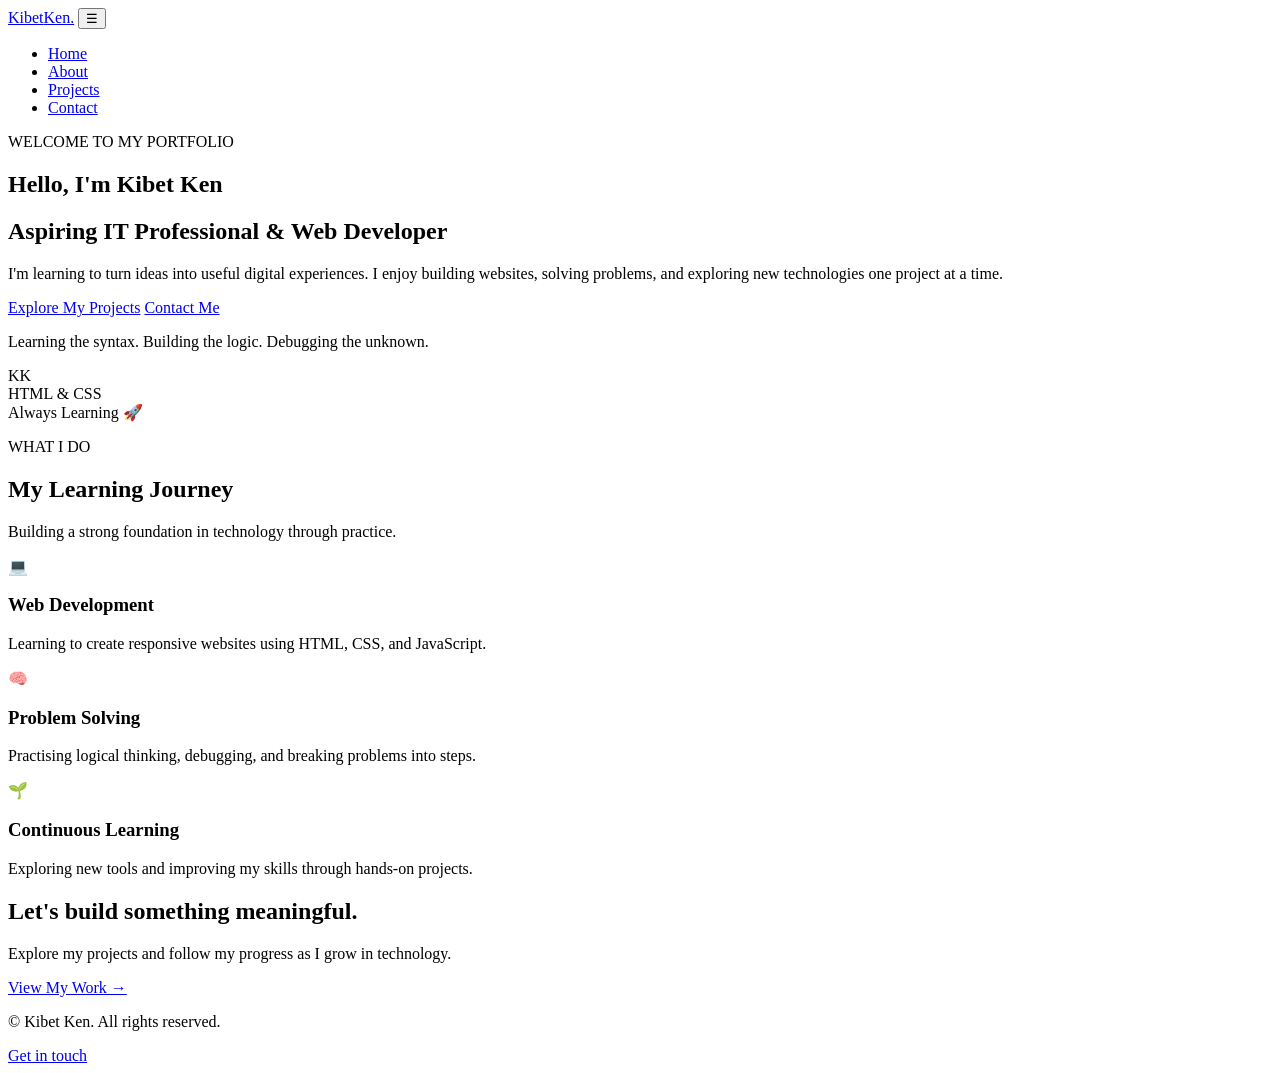
==== index.html @ 96853065 "Rename Index.html to index.html" ====
<!DOCTYPE html>
<html lang="en">
<head>
  <meta charset="UTF-8">
  <meta name="viewport" content="width=device-width, initial-scale=1.0">
  <meta name="description" content="Personal portfolio of Kibet Ken, an aspiring IT professional and web developer.">
  <title>Kibet Ken | Home</title>
  <link rel="stylesheet" href="css/style.css">
  <script src="js/script.js" defer></script>
</head>
<body>
  <header class="site-header">
    <nav class="navbar container">
      <a href="index.html" class="logo">Kibet<span>Ken.</span></a>
      <button class="menu-toggle" aria-label="Open navigation"
        aria-expanded="false">☰</button>
      <ul class="nav-links">
        <li><a class="active" href="index.html">Home</a></li>
        <li><a href="about.html">About</a></li>
        <li><a href="projects.html">Projects</a></li>
        <li><a href="contact.html">Contact</a></li>
      </ul>
    </nav>
  </header>

  <main>
    <section class="hero container">
      <div class="hero-content reveal">
        <p class="eyebrow">WELCOME TO MY PORTFOLIO</p>
        <h1>Hello, I'm <span>Kibet Ken</span></h1>
        <h2>Aspiring IT Professional & Web Developer</h2>
        <p class="hero-description">
          I'm learning to turn ideas into useful digital experiences.
          I enjoy building websites, solving problems, and exploring
          new technologies one project at a time.
        </p>
        <div class="hero-buttons">
          <a class="btn" href="projects.html">Explore My Projects</a>
          <a class="btn btn-outline" href="contact.html">Contact Me</a>
        </div>
        <p class="hero-note">Learning the syntax. Building the logic. Debugging the unknown.</p>
      </div>

      <div class="hero-visual reveal">
        <div class="profile-frame">
          <img src="images/profile.jpg" alt="Portrait of Kibet Ken"
               onerror="this.style.display='none'; this.nextElementSibling.style.display='grid';">
          <div class="profile-placeholder" aria-label="Profile photo placeholder">KK</div>
        </div>
        <div class="floating-tag tag-one">HTML & CSS</div>
        <div class="floating-tag tag-two">Always Learning 🚀</div>
      </div>
    </section>

    <section class="section section-soft">
      <div class="container">
        <div class="section-heading reveal">
          <p class="eyebrow">WHAT I DO</p>
          <h2>My Learning Journey</h2>
          <p>Building a strong foundation in technology through practice.</p>
        </div>

        <div class="card-grid three-columns">
          <article class="feature-card reveal">
            <div class="card-icon">💻</div>
            <h3>Web Development</h3>
            <p>Learning to create responsive websites using HTML, CSS, and JavaScript.</p>
          </article>
          <article class="feature-card reveal">
            <div class="card-icon">🧠</div>
            <h3>Problem Solving</h3>
            <p>Practising logical thinking, debugging, and breaking problems into steps.</p>
          </article>
          <article class="feature-card reveal">
            <div class="card-icon">🌱</div>
            <h3>Continuous Learning</h3>
            <p>Exploring new tools and improving my skills through hands-on projects.</p>
          </article>
        </div>
      </div>
    </section>

    <section class="cta-section container reveal">
      <h2>Let's build something meaningful.</h2>
      <p>Explore my projects and follow my progress as I grow in technology.</p>
      <a class="btn" href="projects.html">View My Work →</a>
    </section>
  </main>

  <footer class="site-footer">
    <div class="container footer-inner">
      <p>© <span class="current-year"></span> Kibet Ken. All rights reserved.</p>
      <a href="contact.html">Get in touch</a>
    </div>
  </footer>
</body>
            </html>
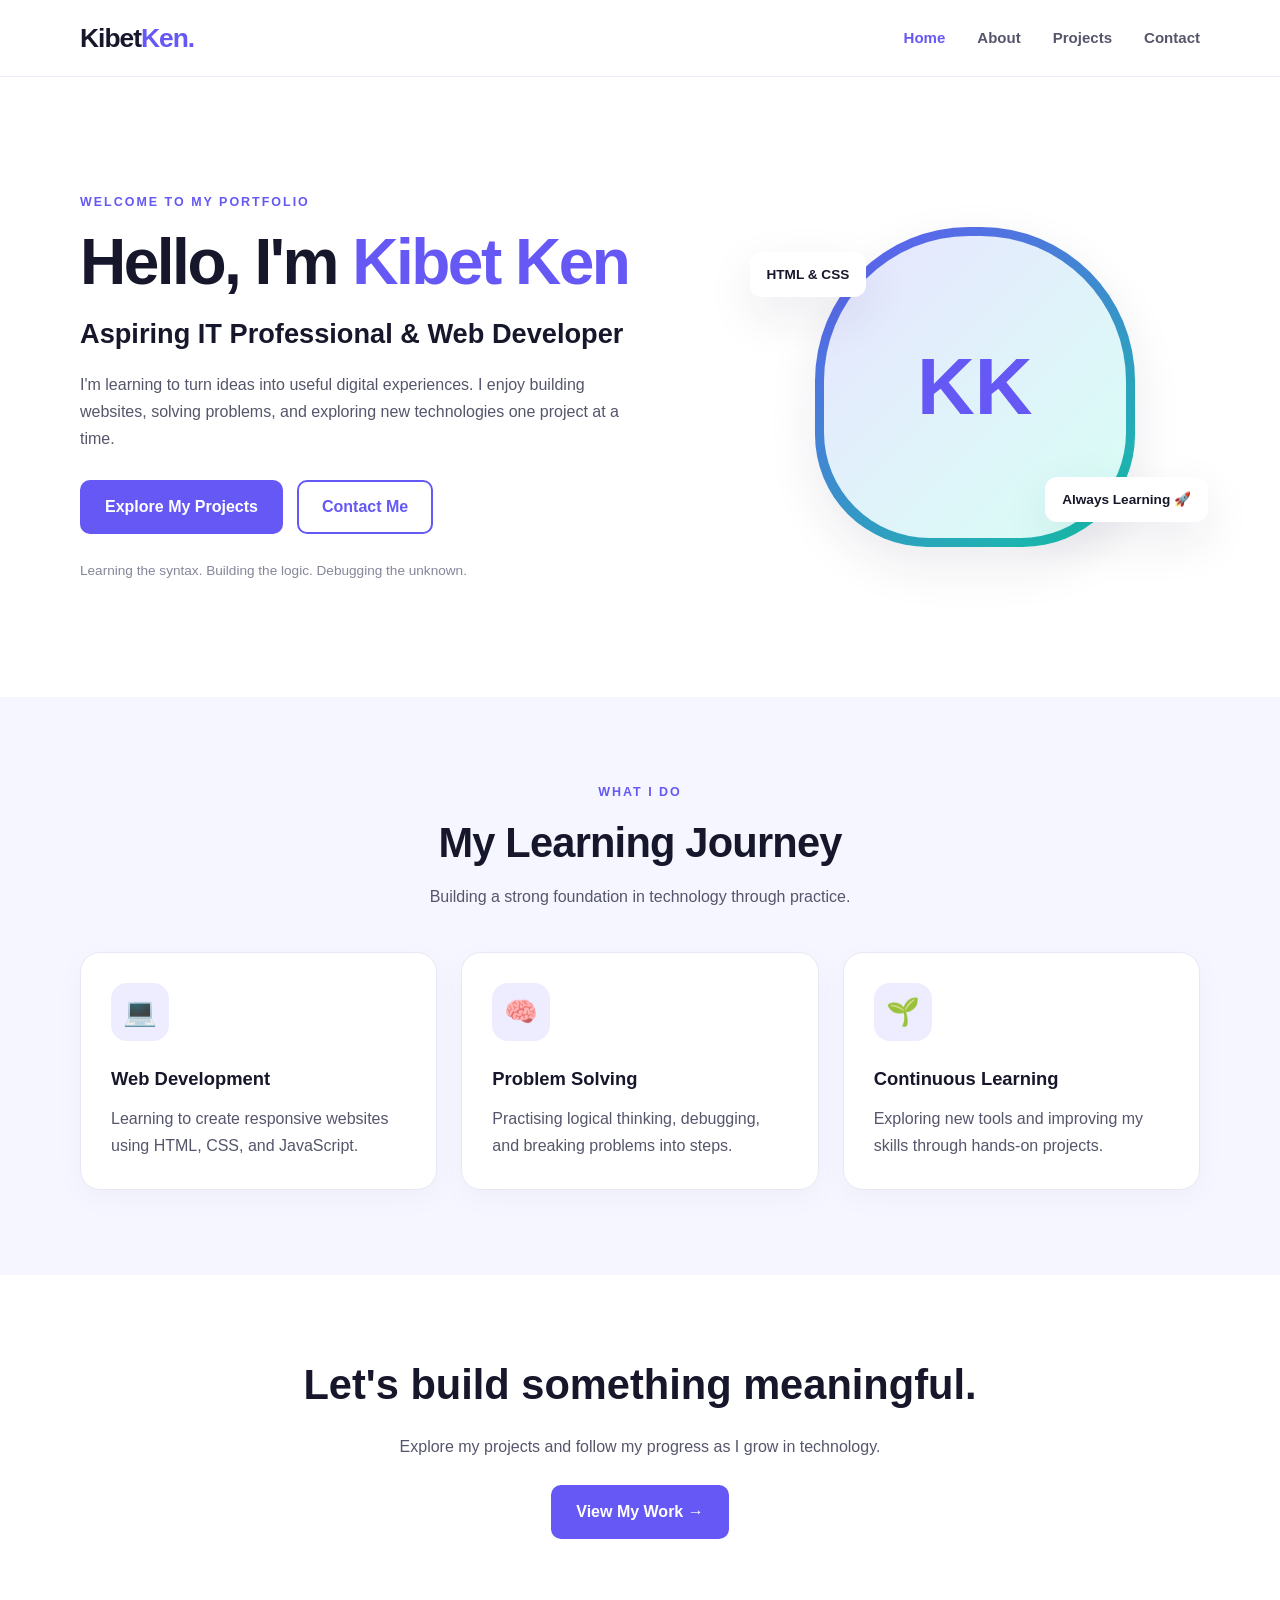
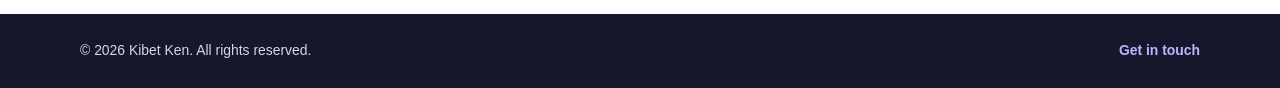
==== commit ce3b9c4b: "Update index.html" ====
--- a/index.html
+++ b/index.html
@@ -6,8 +6,8 @@
   <meta name="viewport" content="width=device-width, initial-scale=1.0">
   <meta name="description" content="Personal portfolio of Kibet Ken, an aspiring IT professional and web developer.">
   <title>Kibet Ken | Home</title>
-  <link rel="stylesheet" href="css/style.css">
-  <script src="js/script.js" defer></script>
+  <link rel="stylesheet" href="style.css">
+  <script src="script.js" defer></script>
 </head>
 <body>
   <header class="site-header">
--- a/style.css
+++ b/style.css
@@ -0,0 +1,911 @@
+:root {
+  --primary: #6558f5;
+  --primary-dark: #4b3ed0;
+  --accent: #11c5a4;
+  --dark: #17172b;
+  --text: #55566b;
+  --muted: #85869a;
+  --white: #ffffff;
+  --soft: #f5f6ff;
+  --border: #e7e8f3;
+  --shadow: 0 18px 50px rgba(31, 34, 80, 0.09);
+  --radius: 20px;
+}
+
+* {
+  box-sizing: border-box;
+  margin: 0;
+  padding: 0;
+}
+
+html {
+  scroll-behavior: smooth;
+  scroll-padding-top: 90px;
+}
+
+body {
+  font-family: Inter, "Segoe UI", Arial, sans-serif;
+  color: var(--text);
+  background: var(--white);
+  line-height: 1.7;
+}
+
+body,
+button,
+input,
+textarea {
+  font-family: Inter, "Segoe UI", Arial, sans-serif;
+}
+
+img {
+  display: block;
+  max-width: 100%;
+}
+
+a {
+  color: inherit;
+  text-decoration: none;
+}
+
+button,
+input,
+textarea {
+  font-size: 1rem;
+}
+
+button {
+  cursor: pointer;
+}
+
+button:focus-visible,
+a:focus-visible,
+input:focus-visible,
+textarea:focus-visible {
+  outline: 3px solid var(--accent);
+  outline-offset: 4px;
+}
+
+.container {
+  width: min(1120px, 90%);
+  margin-inline: auto;
+}
+
+.section {
+  padding-block: 85px;
+}
+
+.section-soft {
+  background: var(--soft);
+}
+
+.site-header {
+  position: sticky;
+  top: 0;
+  z-index: 100;
+  background: rgba(255, 255, 255, 0.95);
+  border-bottom: 1px solid rgba(231, 232, 243, 0.8);
+  backdrop-filter: blur(14px);
+}
+
+.navbar {
+  min-height: 76px;
+  display: flex;
+  align-items: center;
+  justify-content: space-between;
+  gap: 24px;
+}
+
+.logo {
+  font-size: 1.65rem;
+  font-weight: 850;
+  color: var(--dark);
+  letter-spacing: -1px;
+}
+
+.logo span,
+.hero h1 span,
+.page-banner h1 span {
+  color: var(--primary);
+}
+
+.nav-links {
+  display: flex;
+  align-items: center;
+  gap: 32px;
+  list-style: none;
+}
+
+.nav-links a {
+  font-size: 0.94rem;
+  font-weight: 600;
+  transition: color 0.25s;
+}
+
+.nav-links a:hover,
+.nav-links a.active {
+  color: var(--primary);
+}
+
+.menu-toggle {
+  display: none;
+  color: var(--dark);
+  border: 0;
+  background: transparent;
+  font-size: 1.8rem;
+  padding: 4px 8px;
+}
+
+/* Home hero */
+
+.hero {
+  min-height: 620px;
+  display: grid;
+  grid-template-columns: 1.15fr 0.85fr;
+  align-items: center;
+  gap: 60px;
+  padding-block: 75px;
+}
+
+.eyebrow {
+  color: var(--primary);
+  font-size: 0.78rem;
+  font-weight: 800;
+  letter-spacing: 2px;
+  margin-bottom: 14px;
+}
+
+.hero h1 {
+  color: var(--dark);
+  font-size: clamp(2.7rem, 5vw, 4.6rem);
+  line-height: 1.12;
+  letter-spacing: -2.5px;
+  margin-bottom: 16px;
+}
+
+.hero h2 {
+  color: var(--dark);
+  font-size: clamp(1.25rem, 2.4vw, 1.7rem);
+  line-height: 1.4;
+  margin-bottom: 18px;
+}
+
+.hero-description {
+  max-width: 560px;
+  margin-bottom: 28px;
+}
+
+.hero-buttons {
+  display: flex;
+  flex-wrap: wrap;
+  gap: 14px;
+}
+
+.btn {
+  display: inline-flex;
+  align-items: center;
+  justify-content: center;
+  gap: 8px;
+  padding: 13px 23px;
+  border: 2px solid var(--primary);
+  border-radius: 10px;
+  background: var(--primary);
+  color: var(--white);
+  font-weight: 750;
+  line-height: 1.5;
+  transition: transform 0.25s, background 0.25s, box-shadow 0.25s;
+}
+
+.btn:hover {
+  background: var(--primary-dark);
+  border-color: var(--primary-dark);
+  transform: translateY(-3px);
+  box-shadow: 0 10px 24px rgba(101, 88, 245, 0.23);
+}
+
+.btn-outline {
+  background: transparent;
+  color: var(--primary);
+}
+
+.btn-outline:hover {
+  color: var(--white);
+}
+
+.btn-full {
+  width: 100%;
+}
+
+.hero-note {
+  margin-top: 25px;
+  font-size: 0.85rem;
+  color: var(--muted);
+}
+
+.hero-visual {
+  min-height: 360px;
+  display: grid;
+  place-items: center;
+  position: relative;
+}
+
+.profile-frame {
+  position: relative;
+  width: min(320px, 78vw);
+  aspect-ratio: 1;
+  padding: 9px;
+  border-radius: 48% 48% 35% 35%;
+  background: linear-gradient(145deg, var(--primary), var(--accent));
+  box-shadow: var(--shadow);
+}
+
+.profile-frame img {
+  width: 100%;
+  height: 100%;
+  border-radius: inherit;
+  object-fit: cover;
+  background: #ecebff;
+}
+
+.profile-placeholder {
+  display: none;
+  position: absolute;
+  inset: 9px;
+  place-items: center;
+  border-radius: inherit;
+  color: var(--primary);
+  font-size: 5rem;
+  font-weight: 900;
+  background: linear-gradient(135deg, #e8e5ff, #d8fff5);
+}
+
+.floating-tag {
+  position: absolute;
+  padding: 11px 17px;
+  background: var(--white);
+  color: var(--dark);
+  border-radius: 12px;
+  box-shadow: var(--shadow);
+  font-size: 0.85rem;
+  font-weight: 750;
+  animation: float 4s ease-in-out infinite;
+}
+
+.tag-one {
+  top: 45px;
+  left: 0;
+}
+
+.tag-two {
+  right: -8px;
+  bottom: 45px;
+  animation-delay: 1s;
+}
+
+/* Page banners */
+
+.page-banner {
+  padding: 85px 0 75px;
+  text-align: center;
+  background:
+    radial-gradient(circle at 10% 10%, #e9e6ff 0, transparent 32%),
+    radial-gradient(circle at 90% 90%, #dcfff7 0, transparent 30%),
+    var(--soft);
+}
+
+.page-banner h1 {
+  color: var(--dark);
+  font-size: clamp(2.4rem, 5vw, 3.6rem);
+  letter-spacing: -1.8px;
+  line-height: 1.2;
+  margin-bottom: 15px;
+}
+
+.page-banner p:last-child {
+  max-width: 650px;
+  margin-inline: auto;
+}
+
+/* Section headings */
+
+.section-heading {
+  text-align: center;
+  max-width: 650px;
+  margin: 0 auto 42px;
+}
+
+.section-heading h2,
+.about-content h2,
+.contact-info h2 {
+  color: var(--dark);
+  font-size: clamp(1.8rem, 3.5vw, 2.6rem);
+  line-height: 1.25;
+  letter-spacing: -0.8px;
+  margin-bottom: 14px;
+}
+
+/* Cards */
+
+.card-grid {
+  display: grid;
+  gap: 24px;
+}
+
+.three-columns {
+  grid-template-columns: repeat(3, minmax(0, 1fr));
+}
+
+.feature-card,
+.project-card,
+.contact-form-card {
+  background: var(--white);
+  border: 1px solid var(--border);
+  border-radius: var(--radius);
+  box-shadow: 0 8px 30px rgba(31, 34, 80, 0.035);
+}
+
+.feature-card {
+  padding: 30px;
+  transition: transform 0.3s, box-shadow 0.3s;
+}
+
+.feature-card:hover,
+.project-card:hover {
+  transform: translateY(-7px);
+  box-shadow: var(--shadow);
+}
+
+.card-icon {
+  display: grid;
+  place-items: center;
+  width: 58px;
+  height: 58px;
+  background: #eeecff;
+  border-radius: 16px;
+  font-size: 1.7rem;
+  margin-bottom: 22px;
+}
+
+.feature-card h3,
+.contact-detail h3 {
+  color: var(--dark);
+  font-size: 1.15rem;
+  margin-bottom: 10px;
+}
+
+/* Call to action */
+
+.cta-section {
+  text-align: center;
+  padding-block: 75px;
+}
+
+.cta-section h2 {
+  color: var(--dark);
+  font-size: clamp(1.8rem, 4vw, 2.6rem);
+  margin-bottom: 12px;
+}
+
+.cta-section p {
+  margin-bottom: 25px;
+}
+
+/* About page */
+
+.about-layout {
+  display: grid;
+  grid-template-columns: 0.8fr 1.2fr;
+  align-items: center;
+  gap: 70px;
+}
+
+.about-image {
+  display: flex;
+  justify-content: center;
+}
+
+.about-profile {
+  width: min(330px, 100%);
+}
+
+.about-content p:not(.eyebrow) {
+  margin-bottom: 17px;
+}
+
+.about-content .btn {
+  margin-top: 8px;
+}
+
+.skills-grid {
+  display: grid;
+  grid-template-columns: repeat(2, minmax(0, 1fr));
+  gap: 30px;
+  max-width: 850px;
+  margin-inline: auto;
+}
+
+.skill-label {
+  display: flex;
+  justify-content: space-between;
+  gap: 12px;
+  color: var(--dark);
+  font-weight: 700;
+  font-size: 0.93rem;
+  margin-bottom: 10px;
+}
+
+.skill-label span:last-child {
+  color: var(--muted);
+  font-size: 0.8rem;
+}
+
+.skill-track {
+  height: 9px;
+  background: #e5e5f2;
+  border-radius: 20px;
+  overflow: hidden;
+}
+
+.skill-fill {
+  width: var(--level);
+  height: 100%;
+  background: linear-gradient(90deg, var(--primary), var(--accent));
+  border-radius: inherit;
+}
+
+.small-note {
+  margin-top: 25px;
+  text-align: center;
+  color: var(--muted);
+  font-size: 0.82rem;
+}
+
+/* Projects page */
+
+.project-filters {
+  display: flex;
+  justify-content: center;
+  flex-wrap: wrap;
+  gap: 12px;
+  margin-bottom: 35px;
+}
+
+.filter-btn {
+  border: 1px solid var(--border);
+  background: var(--white);
+  color: var(--text);
+  padding: 10px 18px;
+  border-radius: 30px;
+  font-weight: 700;
+  transition: 0.25s;
+}
+
+.filter-btn:hover,
+.filter-btn.active {
+  background: var(--primary);
+  color: var(--white);
+  border-color: var(--primary);
+}
+
+.project-card {
+  overflow: hidden;
+  transition: transform 0.3s, box-shadow 0.3s;
+}
+
+.project-art {
+  min-height: 190px;
+  display: flex;
+  align-items: flex-start;
+  justify-content: space-between;
+  padding: 23px;
+  color: var(--white);
+}
+
+.project-art > span {
+  font-size: 0.85rem;
+  font-weight: 800;
+  opacity: 0.8;
+}
+
+.art-blue {
+  background: linear-gradient(135deg, #4e50d9, #6dbeff);
+}
+
+.art-purple {
+  background: linear-gradient(135deg, #7839c7, #da8eff);
+}
+
+.art-green {
+  background: linear-gradient(135deg, #008e79, #7de5b8);
+}
+
+.art-symbol {
+  font-size: 3.4rem;
+  align-self: center;
+}
+
+.project-body {
+  padding: 25px;
+}
+
+.project-type {
+  color: var(--primary);
+  font-size: 0.75rem;
+  font-weight: 850;
+  letter-spacing: 1.2px;
+  margin-bottom: 9px;
+}
+
+.project-body h2 {
+  color: var(--dark);
+  font-size: 1.25rem;
+  margin-bottom: 10px;
+}
+
+.project-body > p:not(.project-type) {
+  font-size: 0.94rem;
+}
+
+.tag-list {
+  display: flex;
+  flex-wrap: wrap;
+  gap: 8px;
+  margin: 18px 0;
+}
+
+.tag-list span {
+  background: #f0efff;
+  color: var(--primary-dark);
+  padding: 5px 10px;
+  border-radius: 6px;
+  font-size: 0.76rem;
+  font-weight: 700;
+}
+
+.text-link {
+  color: var(--primary);
+  font-weight: 800;
+}
+
+.text-link:hover {
+  text-decoration: underline;
+}
+
+.project-status {
+  display: inline-block;
+  padding: 5px 10px;
+  background: #fff4d8;
+  color: #77530b;
+  border-radius: 6px;
+  font-size: 0.8rem;
+  font-weight: 700;
+}
+
+.empty-state {
+  padding: 30px;
+  text-align: center;
+}
+
+/* Contact page */
+
+.contact-layout {
+  display: grid;
+  grid-template-columns: 0.8fr 1.2fr;
+  gap: 60px;
+  align-items: start;
+}
+
+.contact-info {
+  padding-top: 15px;
+}
+
+.contact-info > p:not(.eyebrow) {
+  margin-bottom: 30px;
+}
+
+.contact-detail {
+  display: flex;
+  gap: 17px;
+  align-items: flex-start;
+  margin: 25px 0;
+}
+
+.contact-icon {
+  width: 48px;
+  height: 48px;
+  flex-shrink: 0;
+  display: grid;
+  place-items: center;
+  background: #eeecff;
+  border-radius: 13px;
+  font-size: 1.35rem;
+}
+
+.contact-detail h3 {
+  margin-bottom: 2px;
+}
+
+.contact-detail a {
+  color: var(--primary);
+  overflow-wrap: anywhere;
+}
+
+.contact-form-card {
+  padding: 35px;
+}
+
+.contact-form-card h2 {
+  color: var(--dark);
+  font-size: 1.7rem;
+  margin-bottom: 5px;
+}
+
+.form-intro {
+  margin-bottom: 25px;
+  font-size: 0.92rem;
+}
+
+.form-group {
+  margin-bottom: 19px;
+}
+
+.form-group label {
+  display: block;
+  color: var(--dark);
+  font-size: 0.9rem;
+  font-weight: 750;
+  margin-bottom: 7px;
+}
+
+.form-group input,
+.form-group textarea {
+  width: 100%;
+  padding: 13px 15px;
+  color: var(--dark);
+  background: #fbfbff;
+  border: 1px solid #dfe0ee;
+  border-radius: 9px;
+  outline: none;
+  transition: border-color 0.2s, box-shadow 0.2s;
+}
+
+.form-group input:focus,
+.form-group textarea:focus {
+  border-color: var(--primary);
+  box-shadow: 0 0 0 3px rgba(101, 88, 245, 0.1);
+}
+
+.form-group textarea {
+  resize: vertical;
+  min-height: 140px;
+}
+
+.form-status {
+  margin-top: 15px;
+  font-size: 0.9rem;
+  overflow-wrap: anywhere;
+}
+
+.form-status:empty {
+  display: none;
+}
+
+/* Footer */
+
+.site-footer {
+  background: var(--dark);
+  color: #d6d6e7;
+  padding-block: 25px;
+}
+
+.footer-inner {
+  display: flex;
+  align-items: center;
+  justify-content: space-between;
+  gap: 20px;
+  font-size: 0.87rem;
+}
+
+.footer-inner a {
+  color: #bcb5ff;
+  font-weight: 700;
+}
+
+.footer-inner a:hover {
+  color: var(--white);
+}
+
+/* Animation */
+
+.reveal {
+  animation: fade-up 0.75s ease both;
+}
+
+@keyframes fade-up {
+  from {
+    opacity: 0;
+    transform: translateY(22px);
+  }
+  to {
+    opacity: 1;
+    transform: translateY(0);
+  }
+}
+
+@keyframes float {
+  0%, 100% {
+    transform: translateY(0);
+  }
+  50% {
+    transform: translateY(-10px);
+  }
+}
+
+[hidden] {
+  display: none !important;
+}
+
+/* Responsive layout */
+
+@media (max-width: 850px) {
+  .hero {
+    grid-template-columns: 1fr;
+    text-align: center;
+    gap: 35px;
+    padding-block: 65px;
+  }
+
+  .hero-description {
+    margin-inline: auto;
+  }
+
+  .hero-buttons {
+    justify-content: center;
+  }
+
+  .hero-visual {
+    min-height: 330px;
+  }
+
+  .three-columns {
+    grid-template-columns: repeat(2, minmax(0, 1fr));
+  }
+
+  .about-layout,
+  .contact-layout {
+    grid-template-columns: 1fr;
+    gap: 40px;
+  }
+
+  .about-content {
+    max-width: 700px;
+    margin-inline: auto;
+  }
+
+  .contact-info {
+    max-width: 650px;
+  }
+
+  .tag-one {
+    left: 8%;
+  }
+
+  .tag-two {
+    right: 5%;
+  }
+}
+
+@media (max-width: 600px) {
+  .container {
+    width: min(92%, 1120px);
+  }
+
+  .navbar {
+    min-height: 68px;
+  }
+
+  .menu-toggle {
+    display: block;
+  }
+
+  .nav-links {
+    display: none;
+    position: absolute;
+    top: 68px;
+    left: 0;
+    right: 0;
+    flex-direction: column;
+    align-items: stretch;
+    gap: 0;
+    padding: 12px 5% 20px;
+    background: var(--white);
+    border-bottom: 1px solid var(--border);
+    box-shadow: 0 12px 25px rgba(31, 34, 80, 0.08);
+  }
+
+  .nav-links.open {
+    display: flex;
+  }
+
+  .nav-links a {
+    display: block;
+    padding: 12px;
+  }
+
+  .logo {
+    font-size: 1.4rem;
+  }
+
+  .hero {
+    min-height: auto;
+    padding-block: 55px;
+  }
+
+  .hero h1 {
+    letter-spacing: -1.5px;
+  }
+
+  .hero-visual {
+    min-height: 290px;
+  }
+
+  .profile-frame {
+    width: min(270px, 75vw);
+  }
+
+  .floating-tag {
+    font-size: 0.73rem;
+    padding: 9px 11px;
+  }
+
+  .tag-one {
+    top: 25px;
+    left: 0;
+  }
+
+  .tag-two {
+    right: 0;
+    bottom: 20px;
+  }
+
+  .section {
+    padding-block: 60px;
+  }
+
+  .page-banner {
+    padding: 60px 0 50px;
+  }
+
+  .three-columns,
+  .skills-grid {
+    grid-template-columns: 1fr;
+  }
+
+  .feature-card {
+    padding: 25px;
+  }
+
+  .contact-form-card {
+    padding: 23px;
+  }
+
+  .footer-inner {
+    flex-direction: column;
+    text-align: center;
+  }
+
+  .cta-section {
+    padding-block: 55px;
+  }
+}
+
+@media (prefers-reduced-motion: reduce) {
+  *,
+  *::before,
+  *::after {
+    scroll-behavior: auto !important;
+    animation-duration: 0.01ms !important;
+    animation-iteration-count: 1 !important;
+    transition-duration: 0.01ms !important;
+  }
+  }
+  
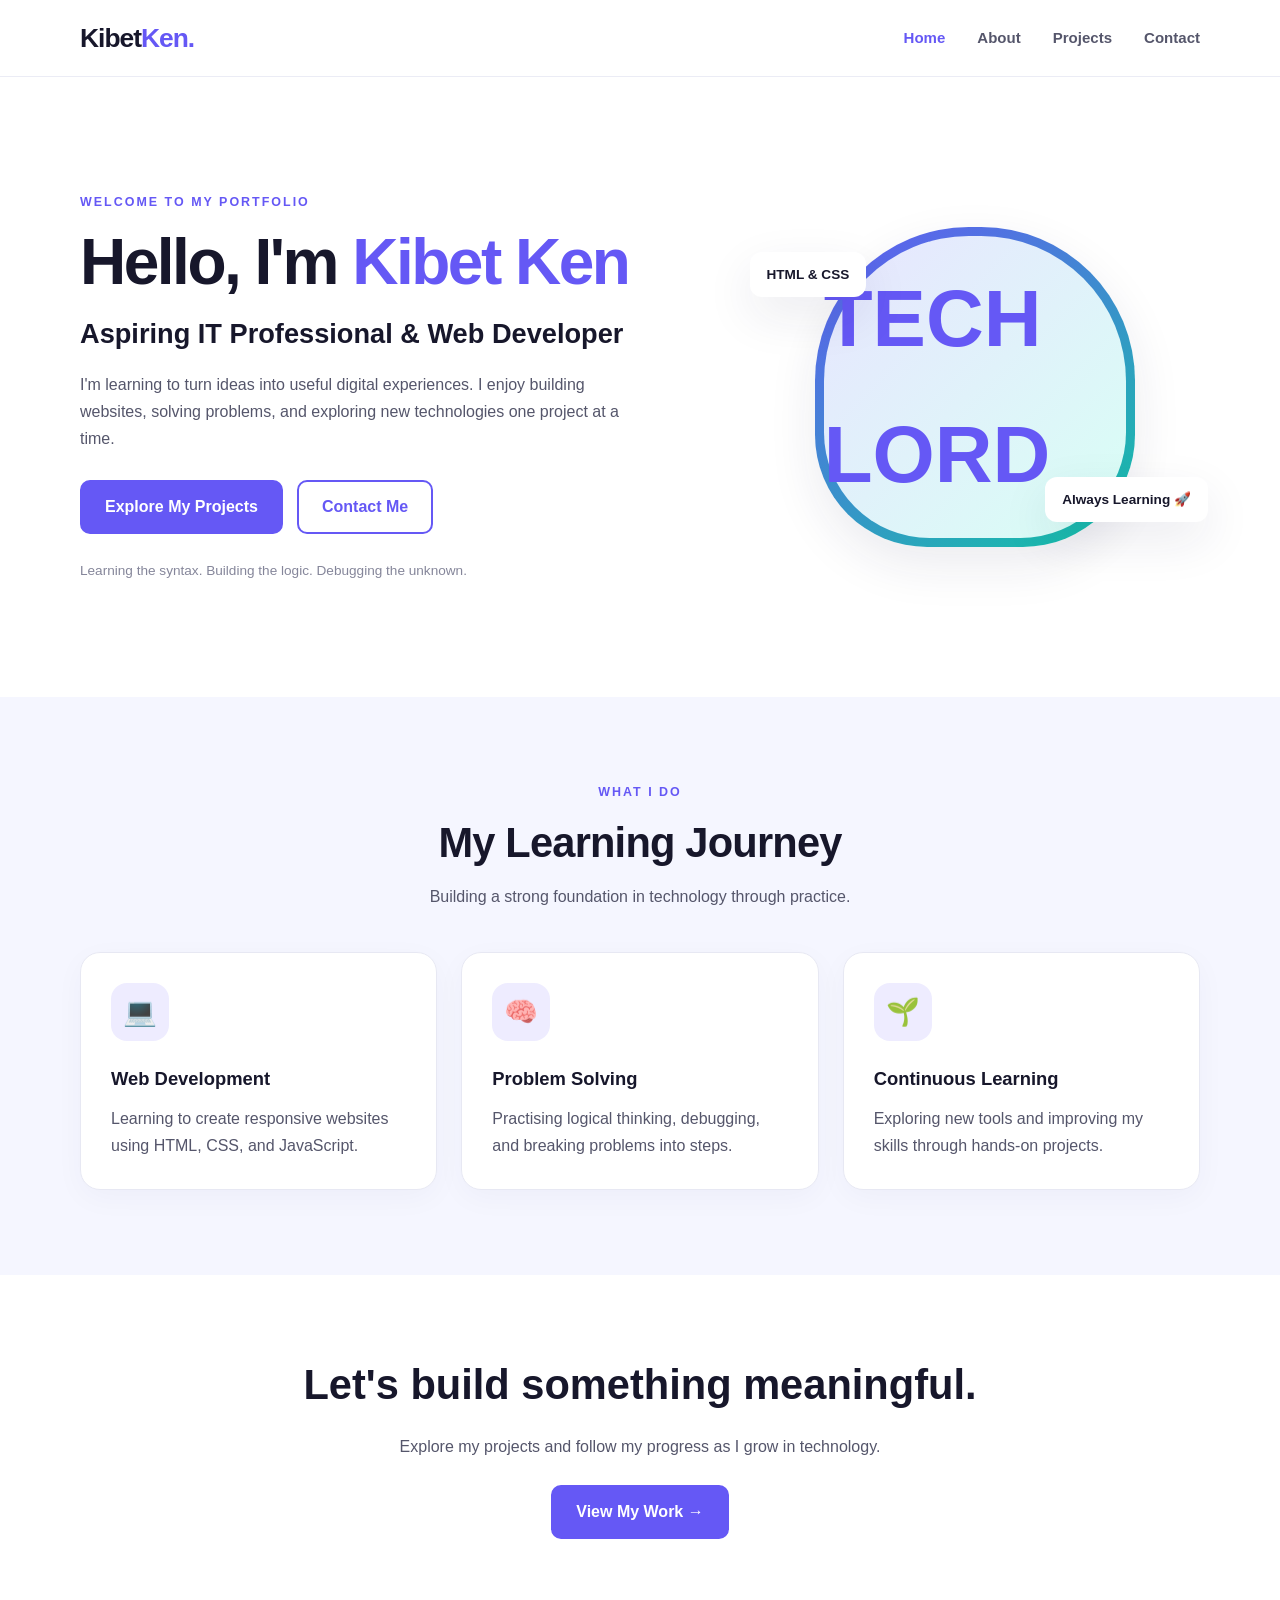
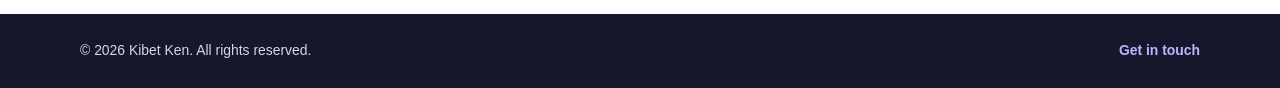
==== commit e9d430e9: "Update index.html" ====
--- a/index.html
+++ b/index.html
@@ -46,7 +46,7 @@
         <div class="profile-frame">
           <img src="images/profile.jpg" alt="Portrait of Kibet Ken"
                onerror="this.style.display='none'; this.nextElementSibling.style.display='grid';">
-          <div class="profile-placeholder" aria-label="Profile photo placeholder">KK</div>
+          <div class="profile-placeholder" aria-label="Profile photo placeholder">TECH LORD</div>
         </div>
         <div class="floating-tag tag-one">HTML & CSS</div>
         <div class="floating-tag tag-two">Always Learning 🚀</div>
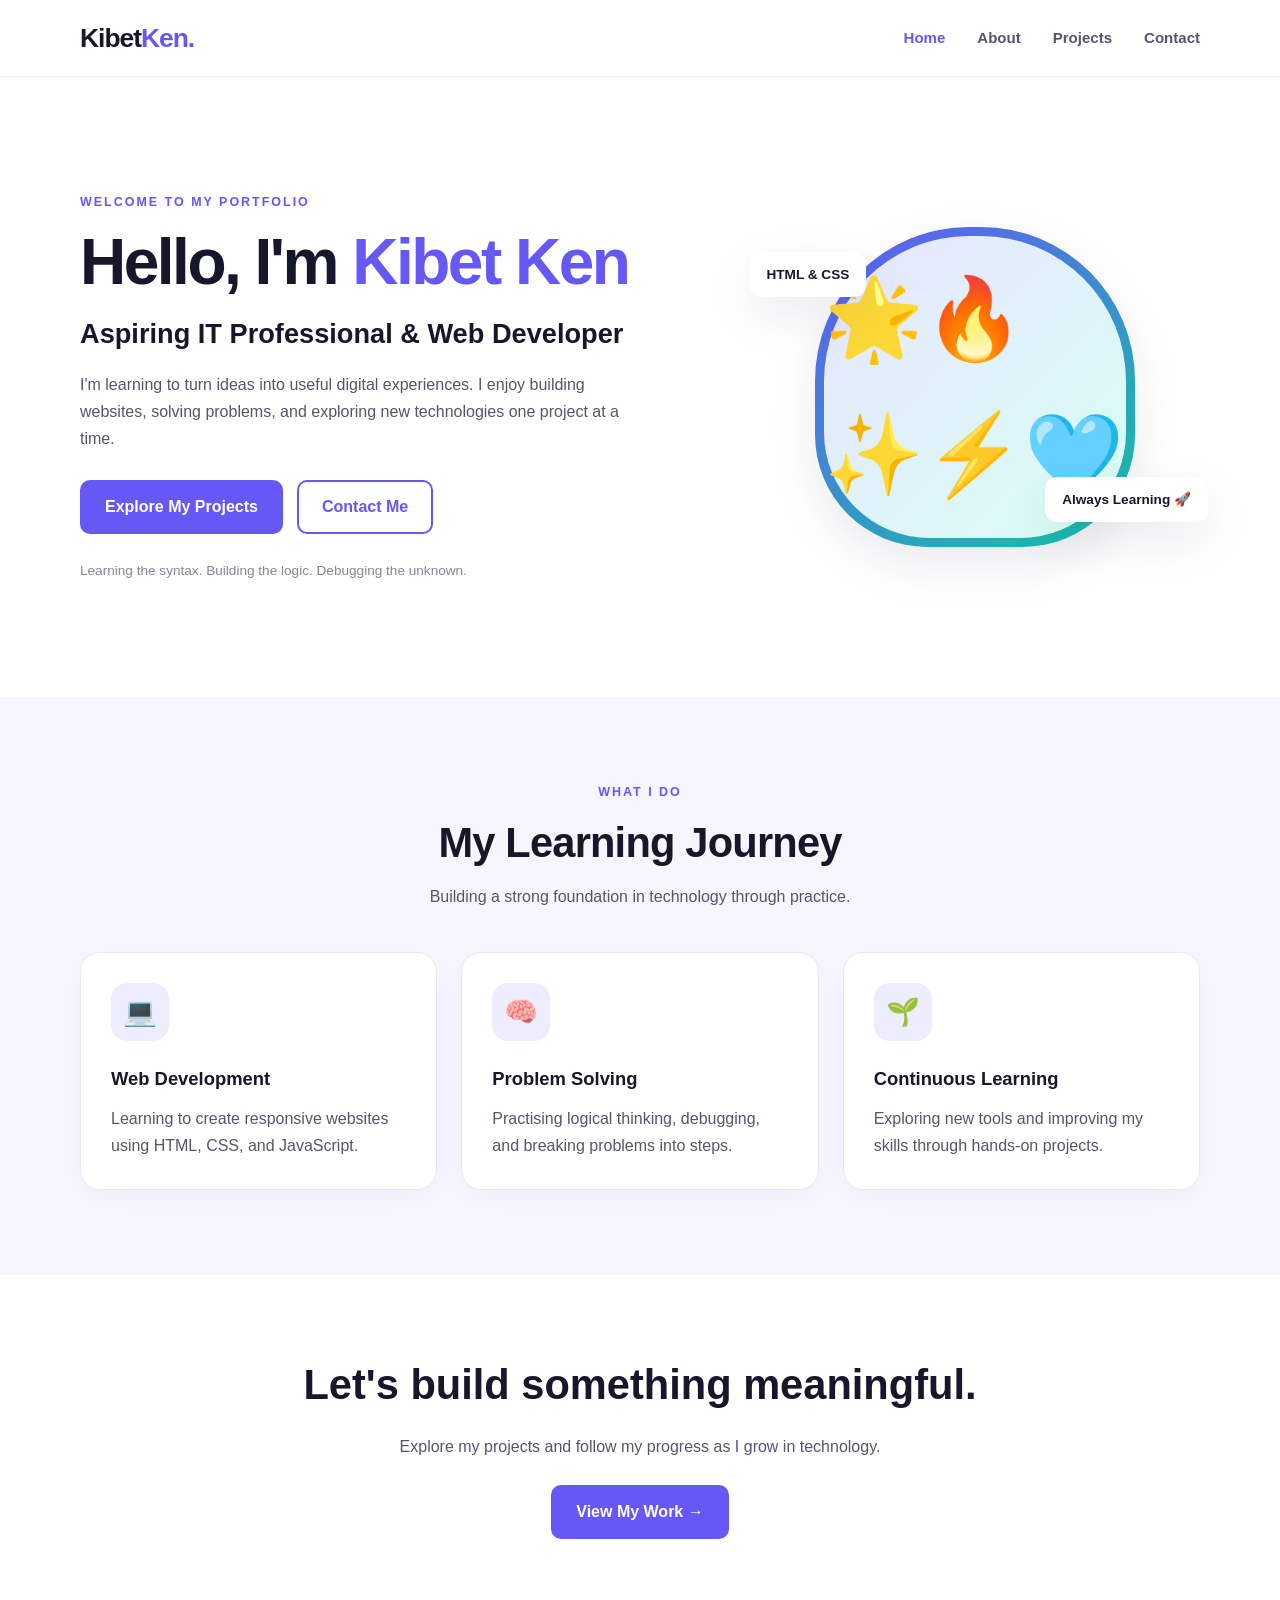
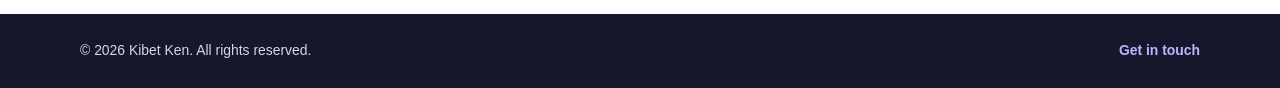
==== commit c99ae941: "Update index.html" ====
--- a/index.html
+++ b/index.html
@@ -46,7 +46,7 @@
         <div class="profile-frame">
           <img src="images/profile.jpg" alt="Portrait of Kibet Ken"
                onerror="this.style.display='none'; this.nextElementSibling.style.display='grid';">
-          <div class="profile-placeholder" aria-label="Profile photo placeholder">TECH LORD</div>
+          <div class="profile-placeholder" aria-label="Profile photo placeholder">🌟🔥✨⚡🩵</div>
         </div>
         <div class="floating-tag tag-one">HTML & CSS</div>
         <div class="floating-tag tag-two">Always Learning 🚀</div>
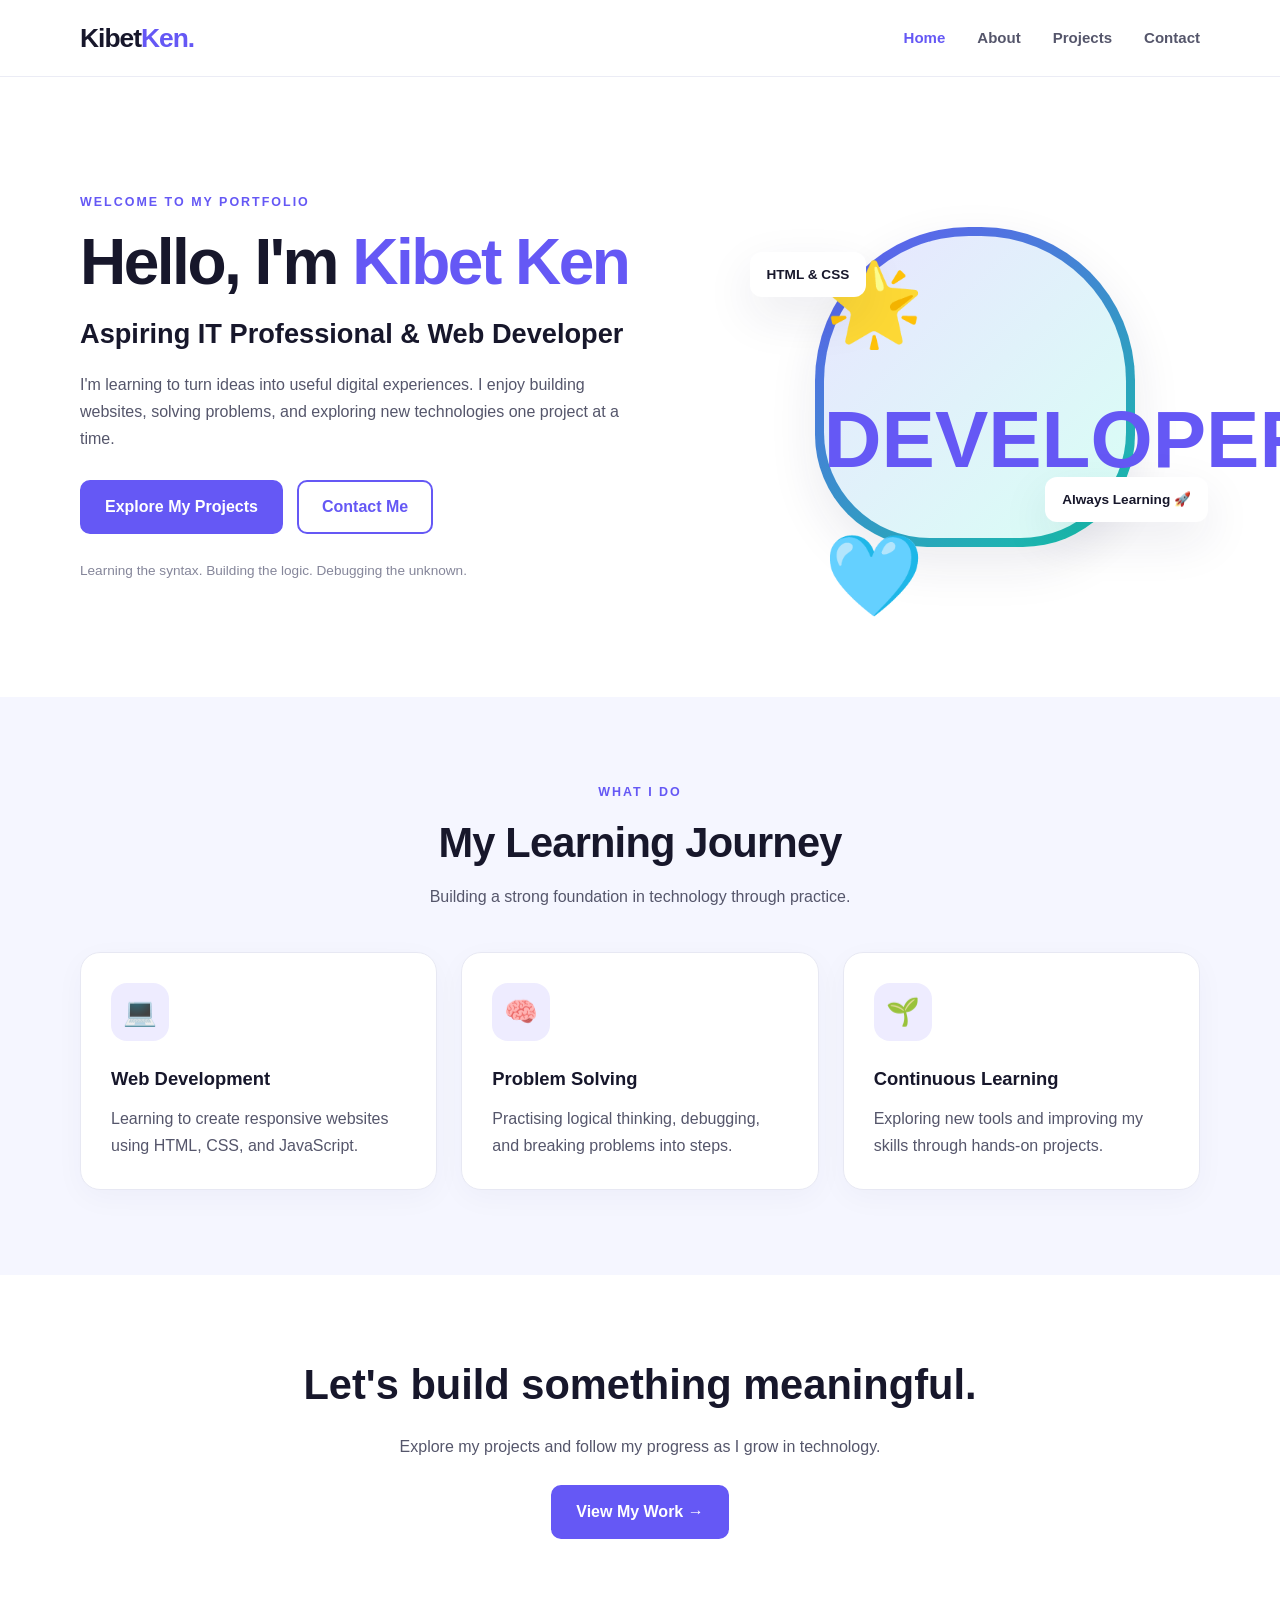
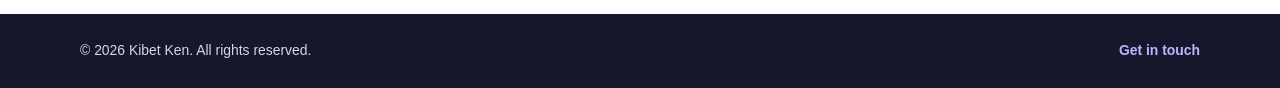
==== commit d475070a: "Update index.html" ====
--- a/index.html
+++ b/index.html
@@ -46,7 +46,7 @@
         <div class="profile-frame">
           <img src="images/profile.jpg" alt="Portrait of Kibet Ken"
                onerror="this.style.display='none'; this.nextElementSibling.style.display='grid';">
-          <div class="profile-placeholder" aria-label="Profile photo placeholder">🌟🔥✨⚡🩵</div>
+          <div class="profile-placeholder" aria-label="Profile photo placeholder">🌟DEVELOPER🩵</div>
         </div>
         <div class="floating-tag tag-one">HTML & CSS</div>
         <div class="floating-tag tag-two">Always Learning 🚀</div>
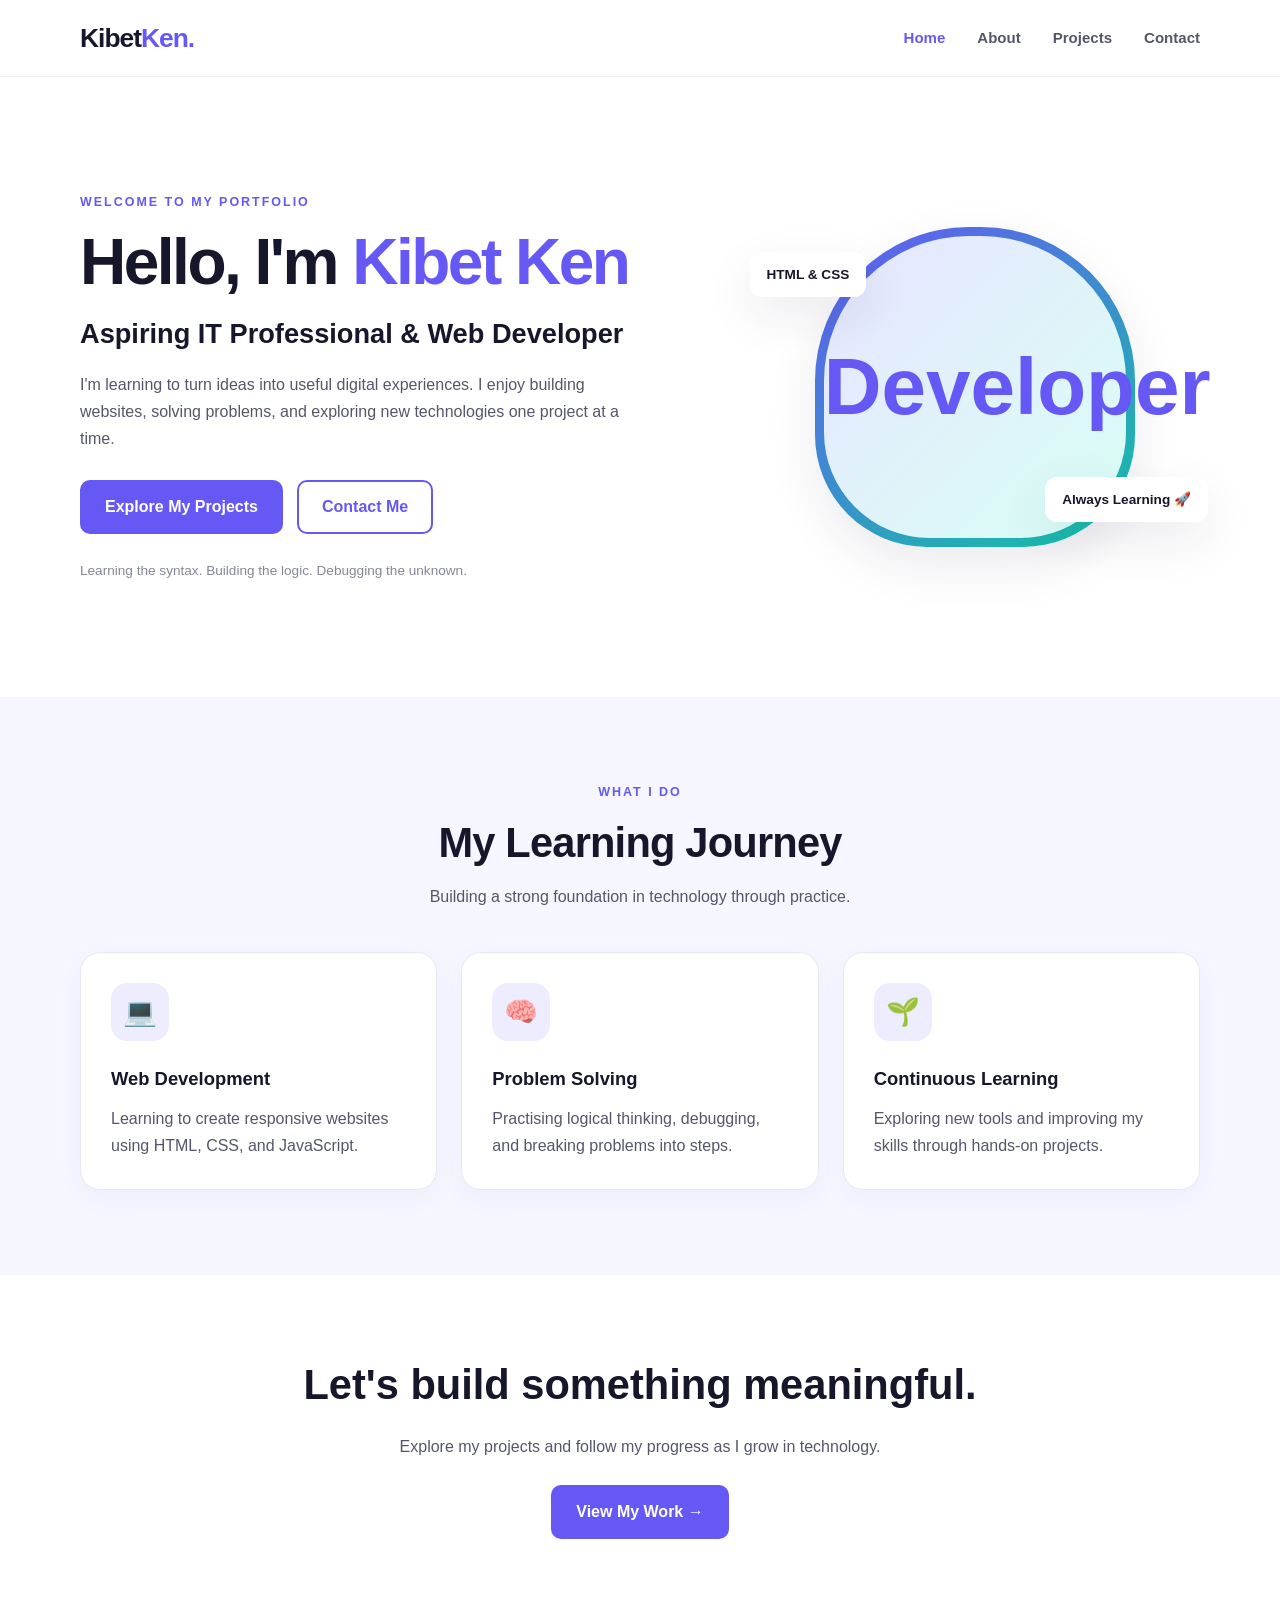
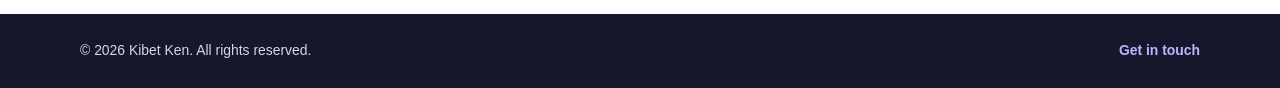
==== commit 237d120d: "Update index.html" ====
--- a/index.html
+++ b/index.html
@@ -46,7 +46,7 @@
         <div class="profile-frame">
           <img src="images/profile.jpg" alt="Portrait of Kibet Ken"
                onerror="this.style.display='none'; this.nextElementSibling.style.display='grid';">
-          <div class="profile-placeholder" aria-label="Profile photo placeholder">🌟DEVELOPER🩵</div>
+          <div class="profile-placeholder" aria-label="Profile photo placeholder">Developer</div>
         </div>
         <div class="floating-tag tag-one">HTML & CSS</div>
         <div class="floating-tag tag-two">Always Learning 🚀</div>
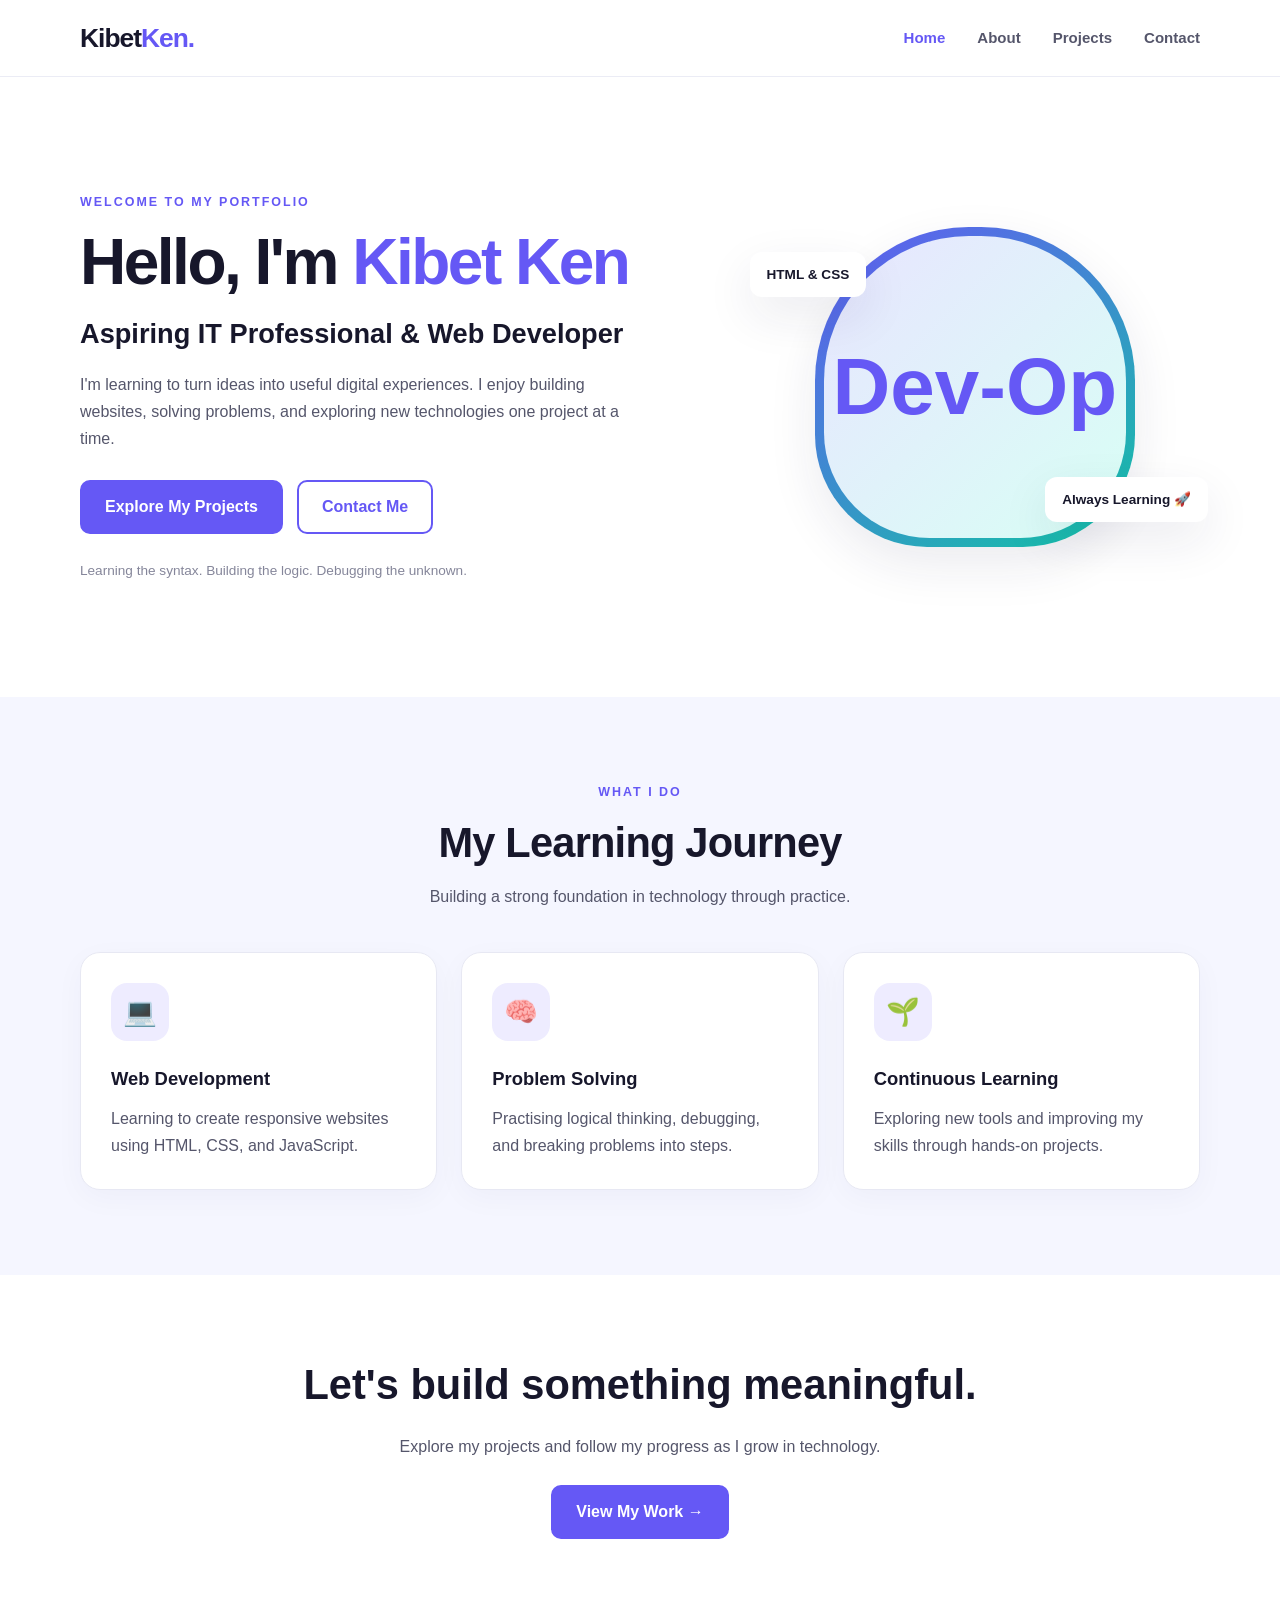
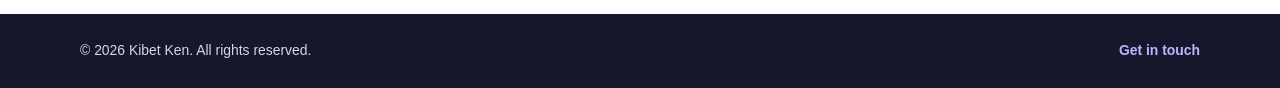
==== commit 2edf9507: "Change profile placeholder text from 'Developer' to 'Dev-Op'" ====
--- a/index.html
+++ b/index.html
@@ -46,7 +46,7 @@
         <div class="profile-frame">
           <img src="images/profile.jpg" alt="Portrait of Kibet Ken"
                onerror="this.style.display='none'; this.nextElementSibling.style.display='grid';">
-          <div class="profile-placeholder" aria-label="Profile photo placeholder">Developer</div>
+          <div class="profile-placeholder" aria-label="Profile photo placeholder">Dev-Op</div>
         </div>
         <div class="floating-tag tag-one">HTML & CSS</div>
         <div class="floating-tag tag-two">Always Learning 🚀</div>
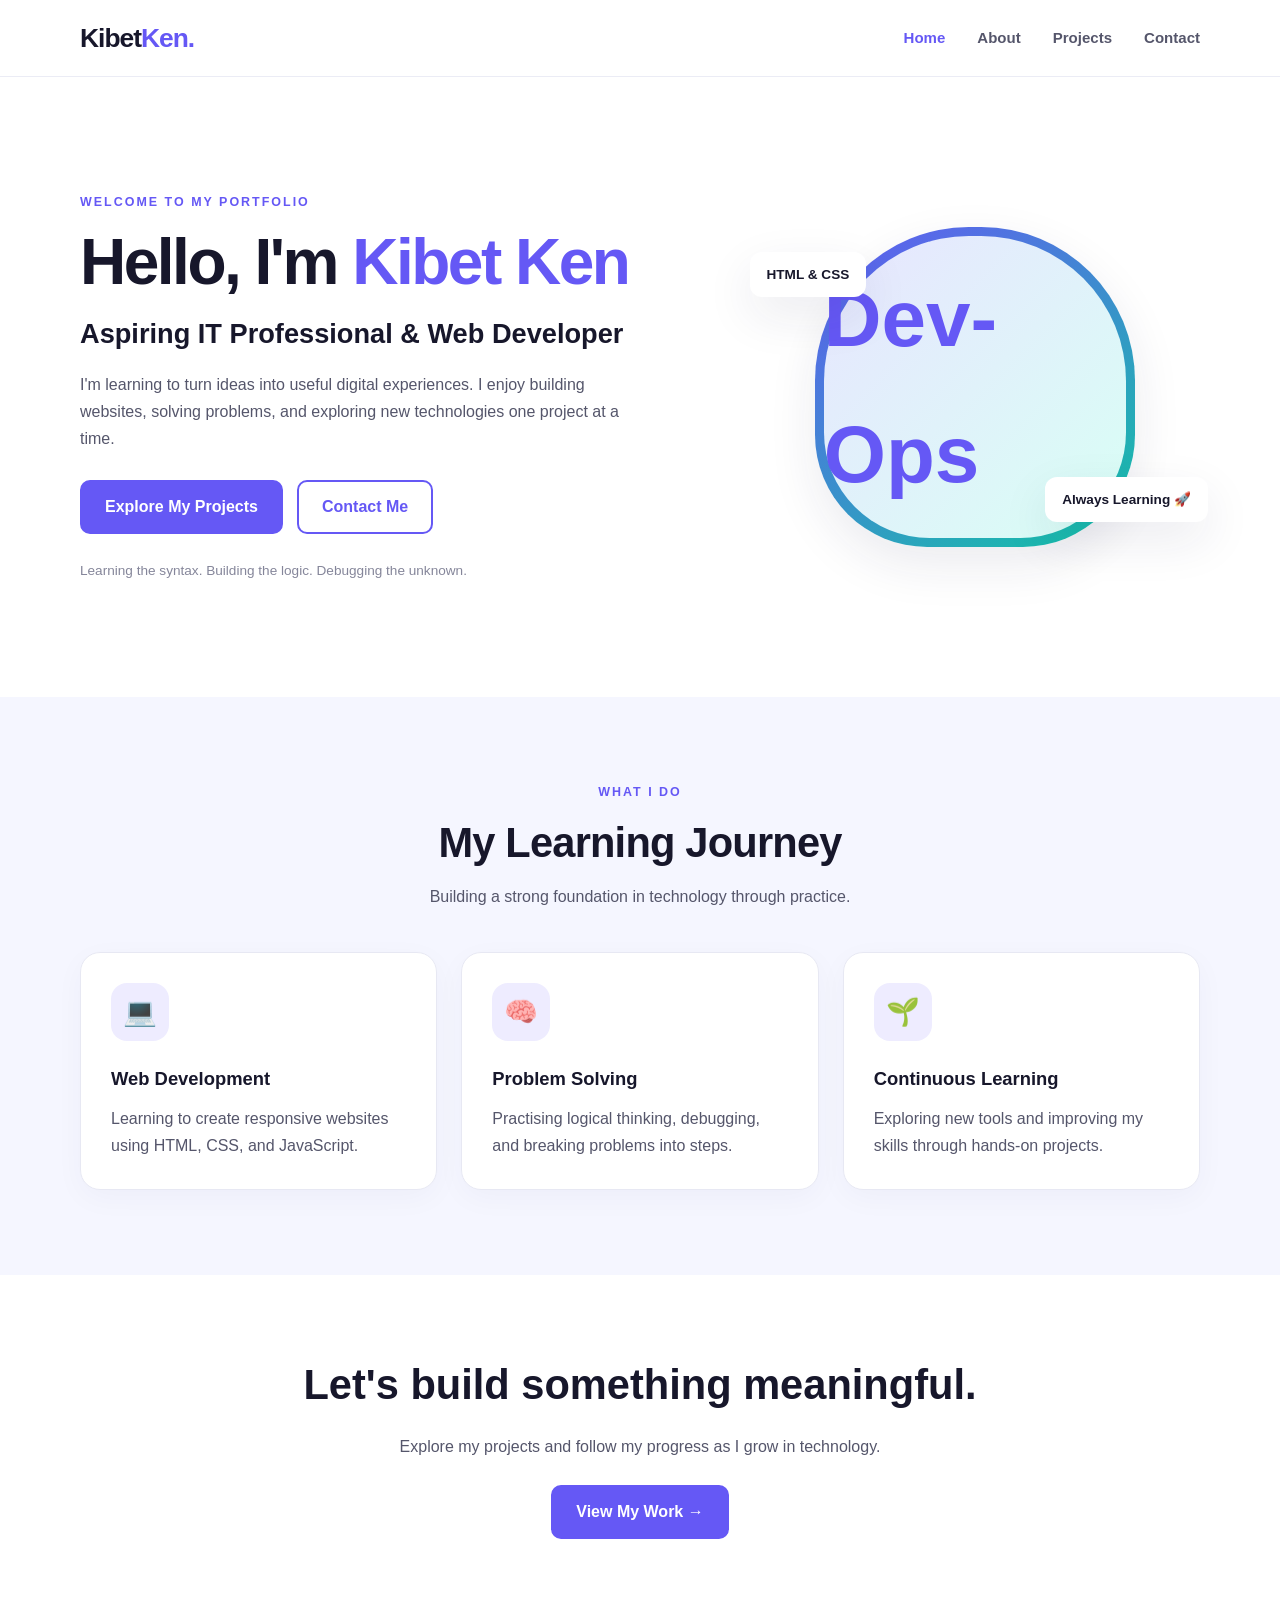
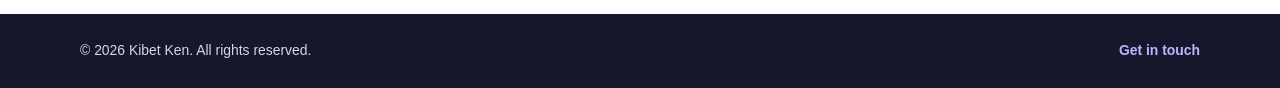
==== commit 9075cd0d: "Update index.html" ====
--- a/index.html
+++ b/index.html
@@ -46,7 +46,7 @@
         <div class="profile-frame">
           <img src="images/profile.jpg" alt="Portrait of Kibet Ken"
                onerror="this.style.display='none'; this.nextElementSibling.style.display='grid';">
-          <div class="profile-placeholder" aria-label="Profile photo placeholder">Dev-Op</div>
+          <div class="profile-placeholder" aria-label="Profile photo placeholder">Dev-Ops</div>
         </div>
         <div class="floating-tag tag-one">HTML & CSS</div>
         <div class="floating-tag tag-two">Always Learning 🚀</div>
